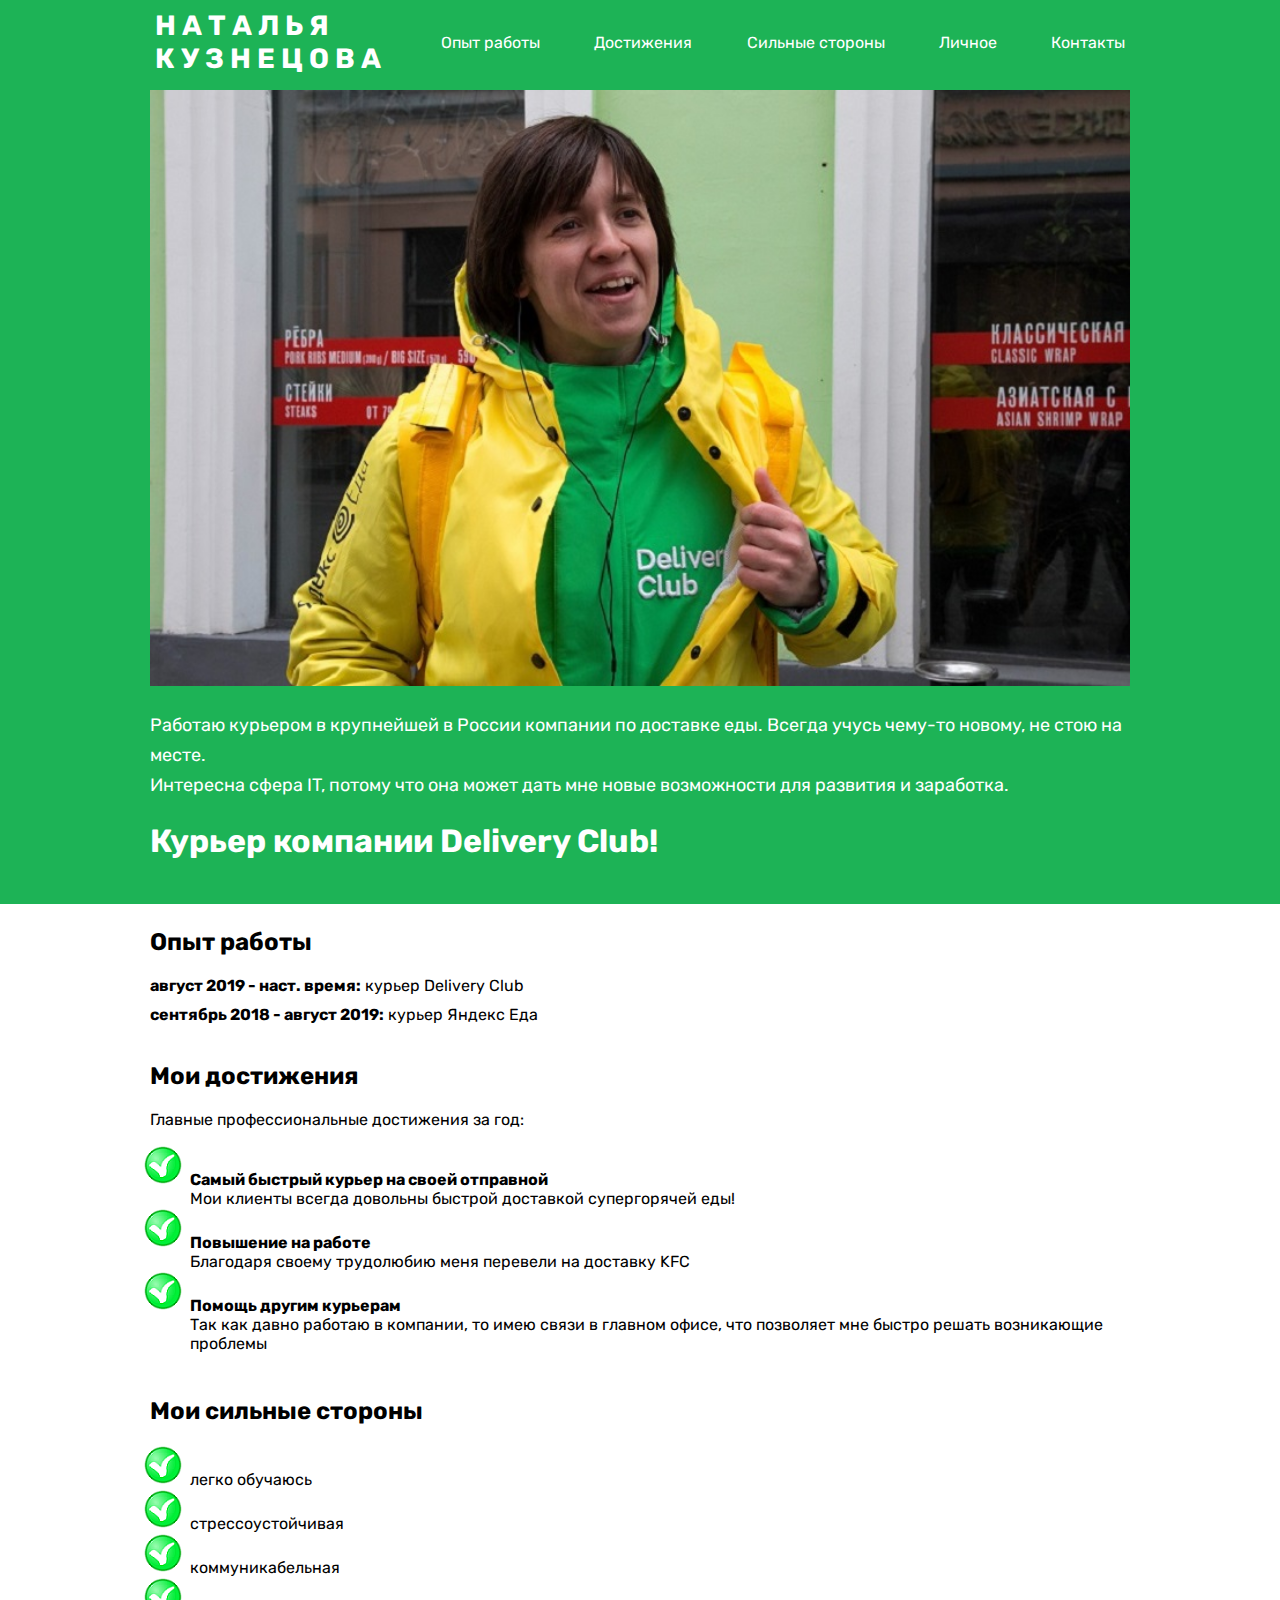
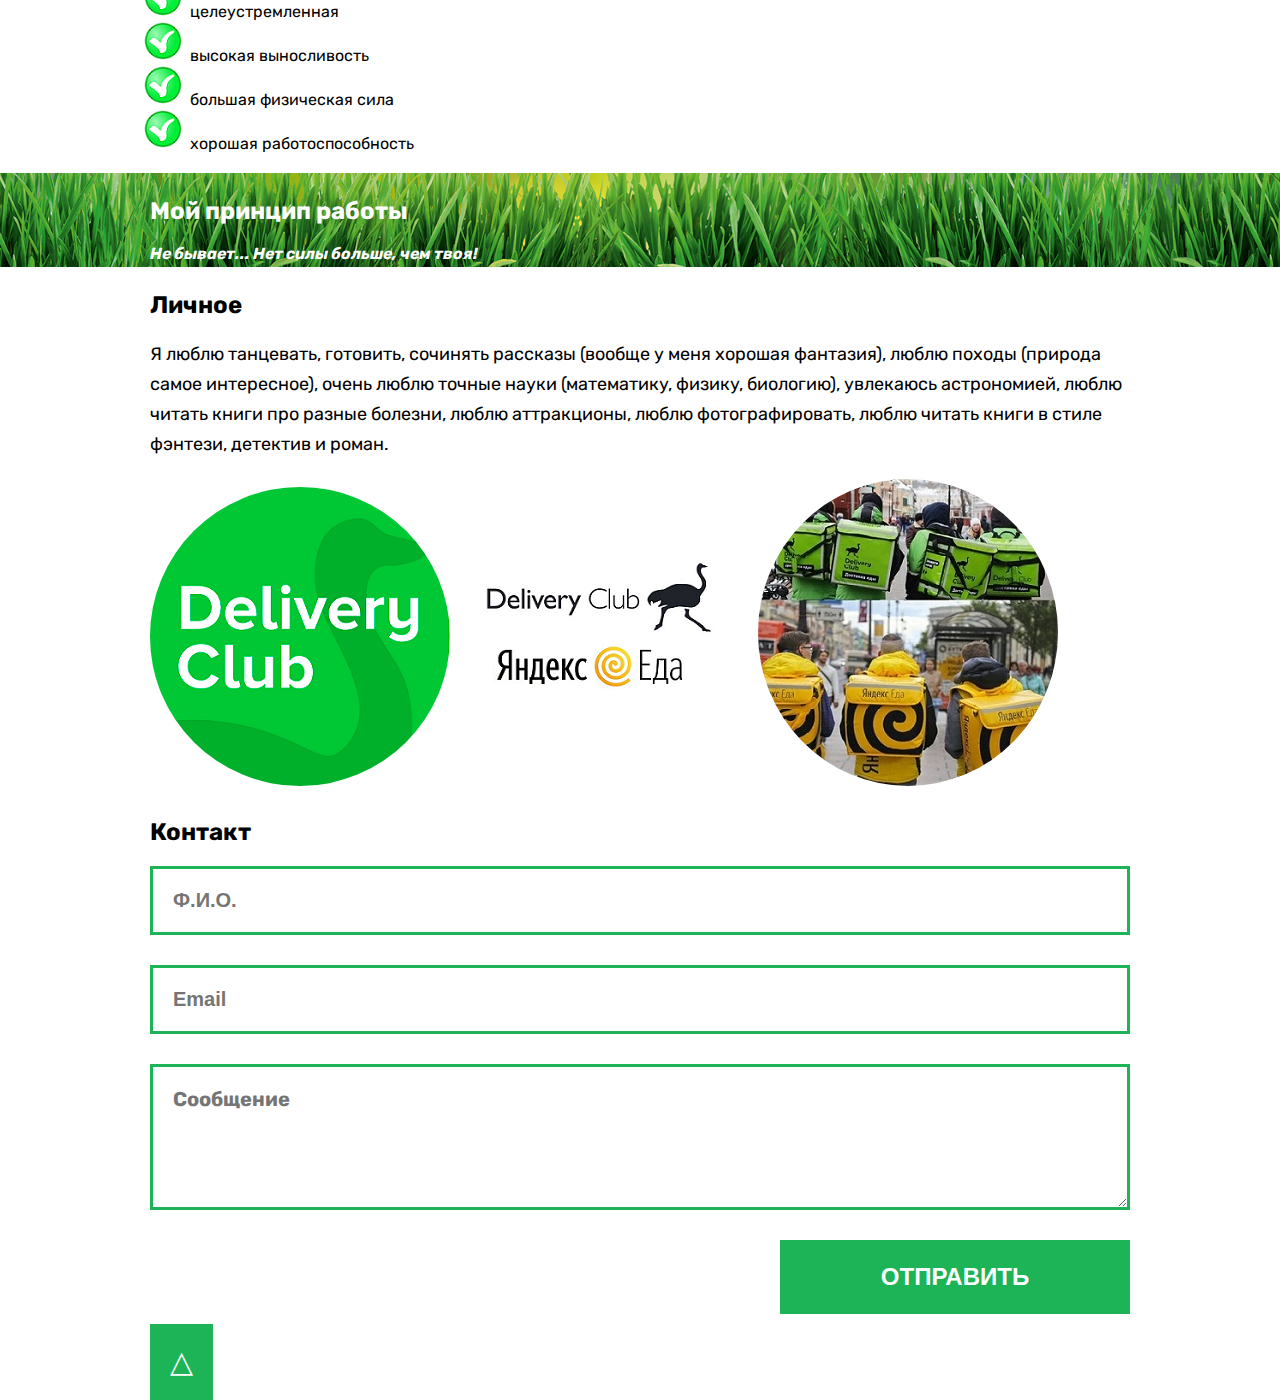
==== index.html @ a64b9bab "Add files via upload" ====
<!DOCTYPE html>
<html lang="en">
<head>
  <meta charset="UTF-8">
  <meta http-equiv="X-UA-Compatible" content="IE=edge">
  <meta name="viewport" content="width=device-width, initial-scale=1.0">
  <title>Визитка</title>
  <link rel="preconnect" href="https://fonts.gstatic.com">
  <link href="https://fonts.googleapis.com/css2?family=Rubik&display=swap" rel="stylesheet">
  <link rel="stylesheet" href="css/style.css" />
</head>
<body>
  <div>
      <div class="purple">
          <div class="block1" id="top">
        <ul class="cyan-text nav">
          <li><span class="bold-text cyan-text name-tag">НАТАЛЬЯ <br> КУЗНЕЦОВА</span></li>
          <li><a href="#experience">Опыт работы</a></li>
          <li><a href="#achievments">Достижения</a></li>
          <li><a href="#strong">Сильные стороны</a></li>
          <li><a href="#private">Личное</a></li>
          <li><a href="#contact"> Контакты</a></li>
        </ul>

        <img class="logo-img" src="img/93302052_544588899826649_2820451422091345920_n.jpg" alt="Портрет">

        <p class="white-text paragraph">
      Работаю курьером в крупнейшей в России компании по доставке еды. Всегда учусь чему-то новому, не стою на месте. <br> Интересна сфера IT, потому что она может дать мне новые возможности для развития и заработка.</p>
        <h1 class="white-text">Курьер компании Delivery Club!</h1> <br>
        </div>
      </div>  
    
   <div class="block1" id="experience">
  <h2>Опыт работы</h2>
    <ol class="exp">
      <li><span class="bold-text">август 2019 - наст. время:</span> курьер Delivery Club</li>
      <li> <span class="bold-text"> сентябрь 2018 - август 2019:</span> курьер Яндекс Еда</li>
    </ol>
    </div>

    <div class="block1" id="achievments">
      <h2>Мои достижения</h2>
      <p> Главные профессиональные достижения за год:</p>
        <ul class="achievements">
          <li> <span class="bold-text">Самый быстрый курьер на своей отправной</span> <br>
            Мои клиенты всегда довольны быстрой доставкой супергорячей еды!
          </li>
          <li> <span class="bold-text">Повышение на работе</span> <br>
            Благодаря своему трудолюбию меня перевели на доставку KFC</li>
          <li> <span class="bold-text">Помощь другим курьерам</span> <br>
            Так как давно работаю в компании, то имею связи в главном офисе, что позволяет мне быстро решать возникающие проблемы</li>
        </ul>
    </div>

    <div class="block1" id="strong">
          <h2>Мои сильные стороны</h2>
          <ul class="str-points">
            <li>легко обучаюсь</li>
            <li>стрессоустойчивая</li>
            <li>коммуникабельная</li>
            <li>целеустремленная</li>
            <li>высокая выносливость</li>
            <li>большая физическая сила</li>
            <li>хорошая работоспособность</li>
          </ul>
      </div>
 
<div class="green-background">
   <div class="block1">
     <h2 class="white-text bold">Мой принцип работы</h2>
       <p class="white-text bold">
       <i>Не бывает... Нет силы больше, чем твоя!</i>
       </p> 
   </div>
</div>


  
  <div class="block1" id="private">
      <h2>Личное</h2>
      <p class="paragraph">
    Я люблю танцевать, готовить, сочинять рассказы (вообще у меня хорошая
    фантазия), люблю походы (природа самое интересное), очень люблю точные науки
    (математику, физику, биологию), увлекаюсь астрономией, люблю читать книги про
    разные болезни, люблю аттракционы, люблю фотографировать, люблю читать книги в
    стиле фэнтези, детектив и роман.
      </p>
      <img class="circle-img" src="img/p1.png" alt="picture 1">
      <img class="circle-img" src="img/p2.png" alt="picture 2">
      <img class="circle-img" src="img/p3.jpg" alt="picture 3">
  </div>


<div class="block1 no-padding-top" id="contact">
    <h2>Контакт</h2>
    <form action="/" method="POST" id="contact-form">
      <input type="text" name="FIO" placeholder="Ф.И.О.">
      <input type="email" name="email" placeholder="Email">
      <textarea name="message" placeholder="Сообщение"></textarea>
      <input type="submit" name="submit" id="submit" value="ОТПРАВИТЬ">
    </form>

    <a class="top" href="#top">&#9651</a>
    <br>
</div>
</div>

</body>
</html>
---- css/style.css ----
html,
body,
p {
  padding: 0;
  margin: 0;
}

body,
li,
p {
  font-family: "Rubik", sans-serif;
}
h2 {
  font-weight: bolder;
}
.bold-text {
  font-weight: bold;
}
.cyan-text {
  color: #fff;
}
.purple {
  background: #1db356;
}
.white-text {
  color: #fff;
}
.block1 {
  width: 980px;
  margin: auto;
  padding-top: 4px;
  padding-bottom: 4px;
}
.nav {
  list-style: none;
  padding: 0px;
  margin: 0px;
  display: flex;
  justify-content: space-between;
  margin-bottom: 10px;
  align-items: center;
}
.nav li {
  display: inline;
  padding: 0px;
  margin: 5px;
  cursor: pointer;
}

.nav li a {
  text-decoration: none;
  color: #fff;
}
.exp {
  list-style: none;
  padding: 0;
  margin: 0;
}
.exp li {
  margin: 10px 0;
}
.achievements {
  list-style-image: url("../icon.png");
}
.str-points {
  list-style-image: url("../icon.png");
}
.logo-img {
  width: 980px;
}
.name-tag {
  font-size: 28px;
  letter-spacing: 6px;
}
.paragraph {
  margin: 20px 0;
  font-size: 18px;
  line-height: 30px;
}
.green-background {
  background-image: url("../img/etusivu-bannerikuva-kevat-1600x400.png");
  background-position: bottom;
  background-size: cover;
}
.circle-img {
  border-radius: 50%;
}
.bold {
  font-weight: bold;
}
#contact-form {
  display: flex;
  flex-direction: column;
  align-items: flex-end;
}
#contact-form input,
#contact-form textarea {
  padding: 20px;
  margin-bottom: 30px;
  font-size: 20px;
  font-weight: bold;
  outline: none;
  width: 934px;
  border: none;
  border: 3px solid #1db457;
}
textarea {
  font-family: "Rubik", sans-serif;
  height: 100px;
}
input#submit {
  width: 350px;
  cursor: pointer;
  background: #1db457;
  color: #fff;
  font-size: 24px;
}
.top {
  padding: 20px 20px;
  cursor: pointer;
  background: #1db457;
  color: #fff;
  font-size: 30px;
  text-decoration: none;
}
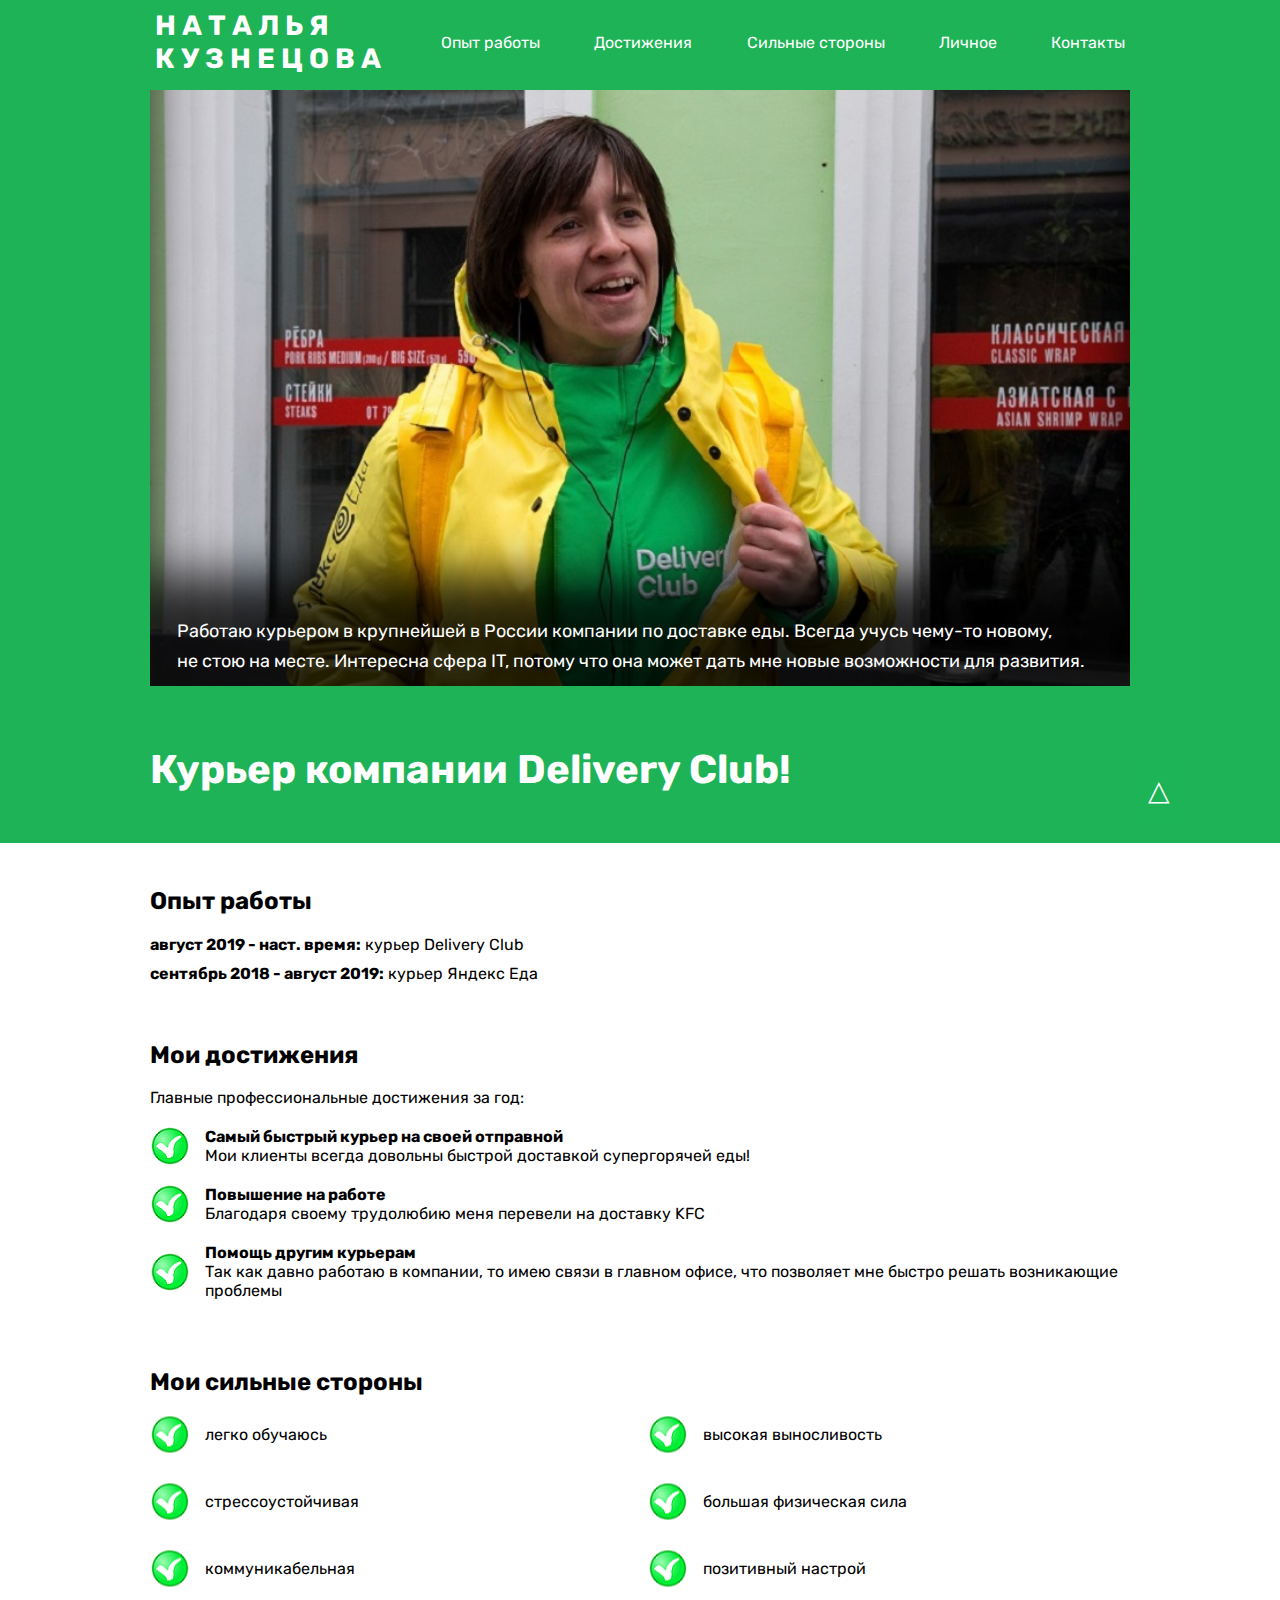
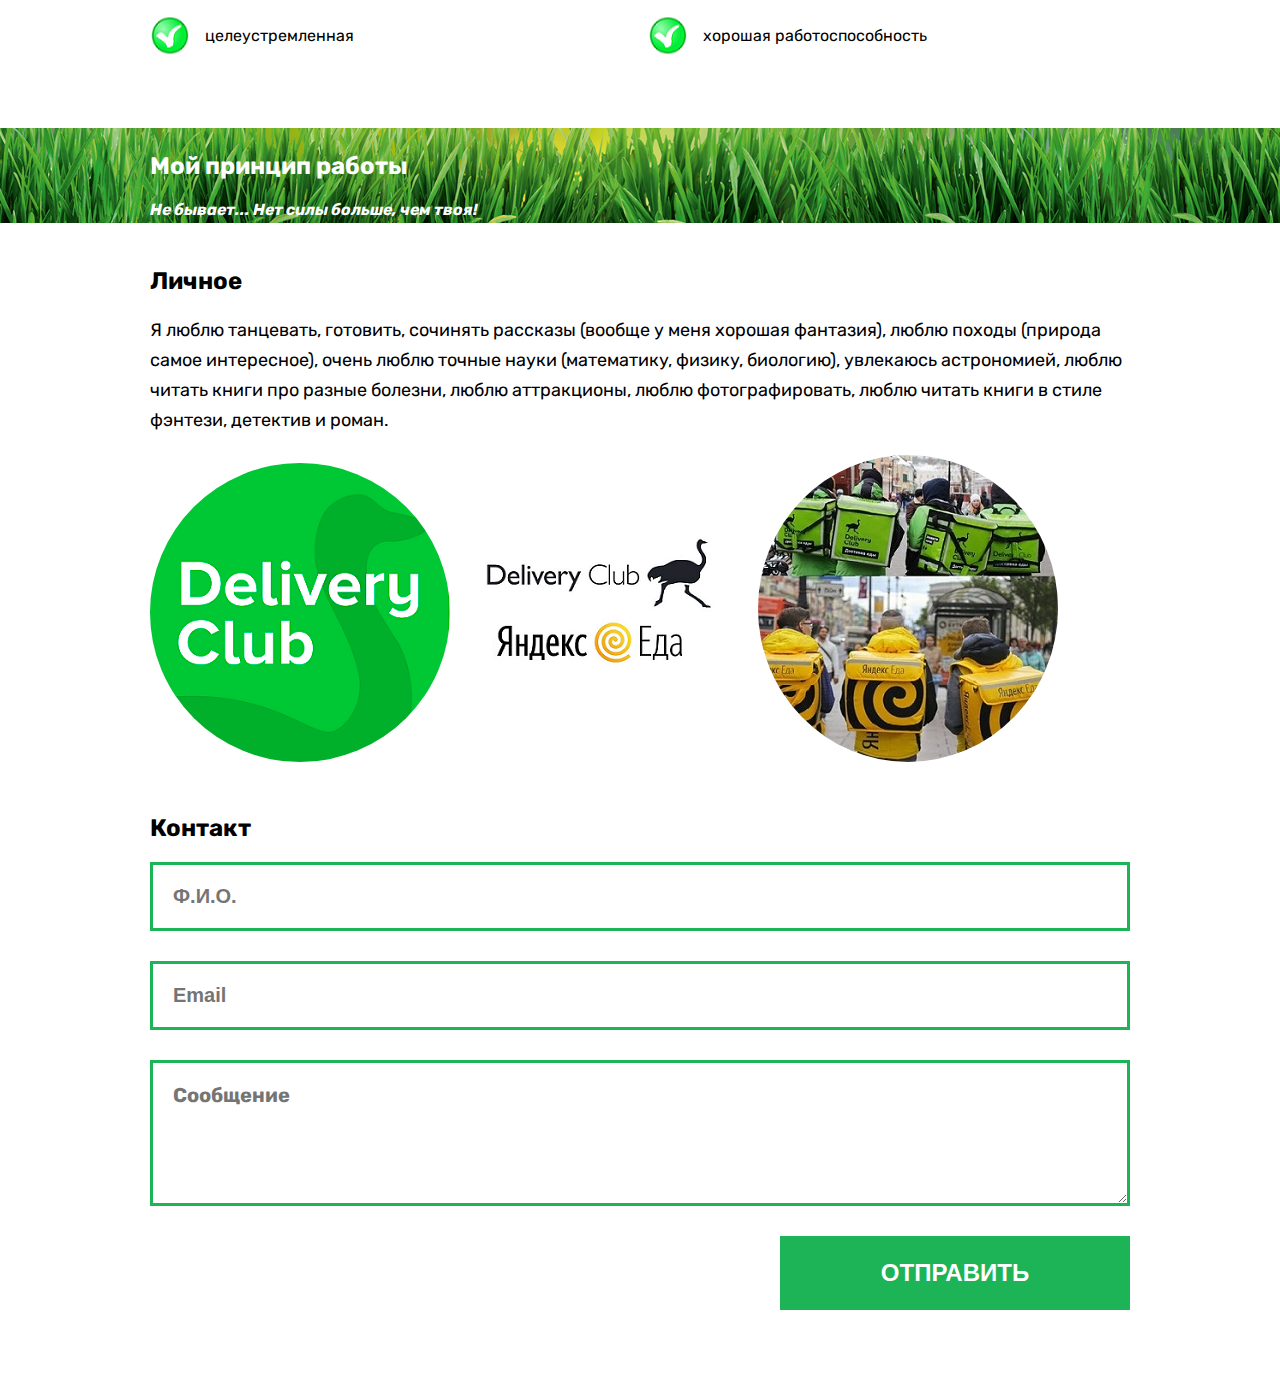
==== commit f3d6914d: "Финальная версия" ====
--- a/index.html
+++ b/index.html
@@ -22,10 +22,10 @@
           <li><a href="#contact"> Контакты</a></li>
         </ul>
 
-        <img class="logo-img" src="img/93302052_544588899826649_2820451422091345920_n.jpg" alt="Портрет">
+        <div class="logo-container"></div>
 
-        <p class="white-text paragraph">
-      Работаю курьером в крупнейшей в России компании по доставке еды. Всегда учусь чему-то новому, не стою на месте. <br> Интересна сфера IT, потому что она может дать мне новые возможности для развития и заработка.</p>
+        <p class="white-text paragraph text-overlap">
+      Работаю курьером в крупнейшей в России компании по доставке еды. Всегда учусь чему-то новому, <br> не стою на месте. Интересна сфера IT, потому что она может дать мне новые возможности для развития.</p>
         <h1 class="white-text">Курьер компании Delivery Club!</h1> <br>
         </div>
       </div>  
@@ -61,6 +61,7 @@
             <li>целеустремленная</li>
             <li>высокая выносливость</li>
             <li>большая физическая сила</li>
+            <li>позитивный настрой</li>
             <li>хорошая работоспособность</li>
           </ul>
       </div>
@@ -90,7 +91,6 @@
       <img class="circle-img" src="img/p3.jpg" alt="picture 3">
   </div>
 
-
 <div class="block1 no-padding-top" id="contact">
     <h2>Контакт</h2>
     <form action="/" method="POST" id="contact-form">
--- a/css/style.css
+++ b/css/style.css
@@ -9,6 +9,10 @@
 li,
 p {
   font-family: "Rubik", sans-serif;
+}
+h1 {
+  font-size: 40px;
+  margin-top: 0;
 }
 h2 {
   font-weight: bolder;
@@ -28,6 +32,7 @@
 .block1 {
   width: 980px;
   margin: auto;
+  margin-bottom: 20px;
   padding-top: 4px;
   padding-bottom: 4px;
 }
@@ -60,10 +65,28 @@
   margin: 10px 0;
 }
 .achievements {
-  list-style-image: url("../icon.png");
+  list-style: none;
+  padding: 0;
+  margin: 20px 0;
+}
+.achievements li {
+  background: url("../icon.png") no-repeat left center;
+  padding-left: 55px;
+  margin: 20px 0;
 }
 .str-points {
-  list-style-image: url("../icon.png");
+  list-style: none;
+  padding: 0;
+  margin: 20px 0;
+  column-count: 2;
+}
+.str-points li {
+  background: url("../icon.png") no-repeat left center;
+  padding-left: 55px;
+  padding-top: 9px;
+  padding-bottom: 9px;
+  margin: 30px 0;
+  margin-top: 0;
 }
 .logo-img {
   width: 980px;
@@ -116,10 +139,32 @@
   font-size: 24px;
 }
 .top {
+  text-decoration: none;
+  display: inline-block;
   padding: 20px 20px;
   cursor: pointer;
   background: #1db457;
   color: #fff;
-  font-size: 30px;
-  text-decoration: none;
+  text-align: center;
+  font-size: 28px;
+  width: 32px;
+  height: 32px;
+  position: fixed;
+  bottom: 74px;
+  right: 85px;
 }
+.logo-container {
+  width: 980px;
+  height: 596px;
+  background-image: url("../img/93302052_544588899826649_2820451422091345920_n.jpg");
+  background-size: cover;
+
+  box-shadow: 0px -110px 50px 0px rgba(0, 0, 0, 0.8) inset;
+  margin: 0;
+}
+.text-overlap {
+  position: relative;
+  padding: 0 27px;
+  margin: 0;
+  top: -70px;
+}
